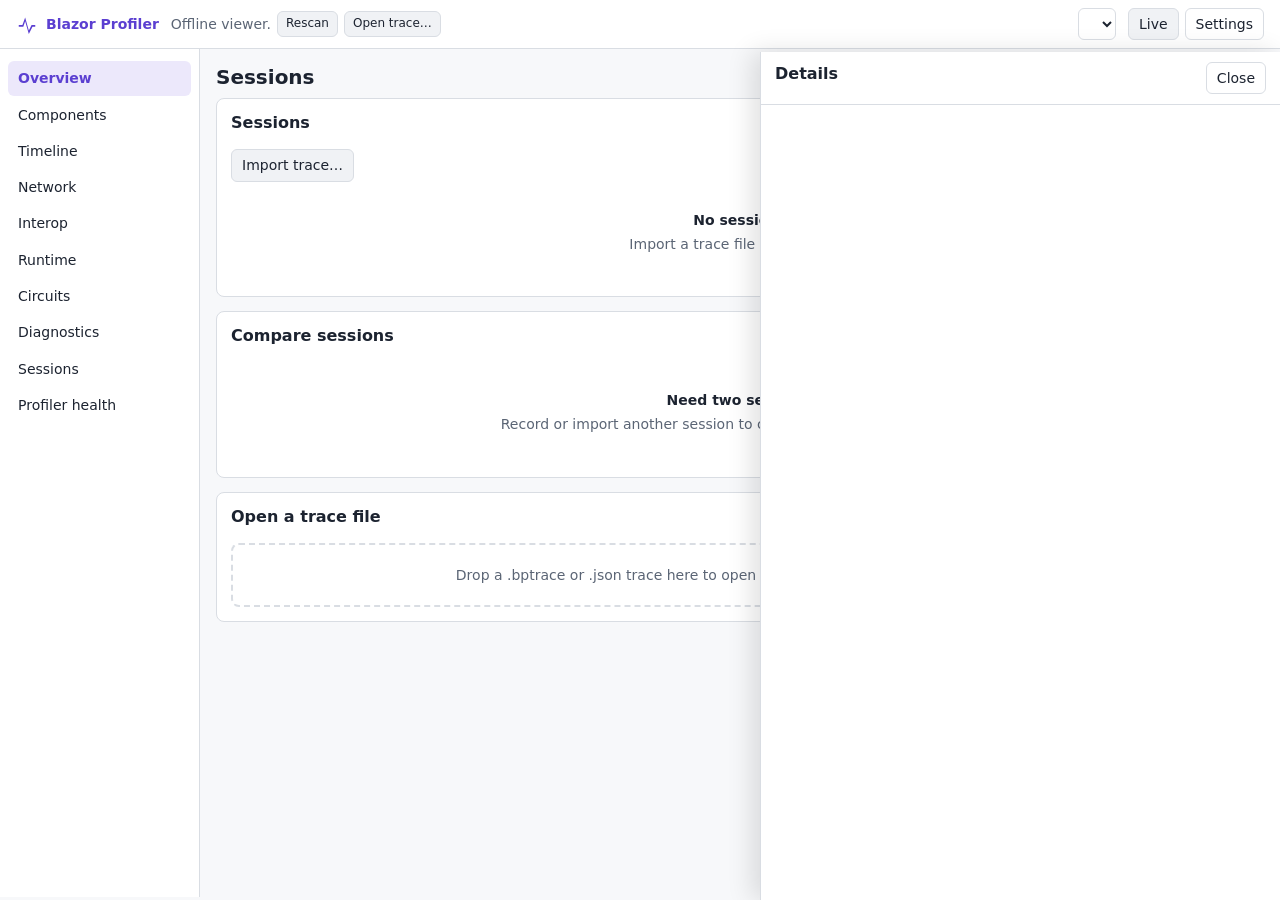
==== src/BlazorProfiler/wwwroot/dashboard/index.html @ f291f83c "first commit" ====
<!doctype html>
<html lang="en">
<head>
  <meta charset="utf-8">
  <meta name="viewport" content="width=device-width, initial-scale=1">
  <meta name="color-scheme" content="light dark">
  <title>Blazor Profiler</title>
  <link rel="stylesheet" href="dashboard.css">
</head>
<body>
  <a class="skip" href="#main">Skip to content</a>
  <header class="topbar">
    <div class="brand" aria-label="Blazor Profiler">
      <svg viewBox="0 0 24 24" width="22" height="22" aria-hidden="true"><path fill="currentColor" d="M3 13h4l3-8 4 14 3-6h4v2h-3l-4 8-4-14-2 6H3z"/></svg>
      <span>Blazor Profiler</span>
    </div>
    <div class="source" id="source-picker" aria-live="polite"></div>
    <div class="session-picker">
      <label for="session-select" class="sr-only">Session</label>
      <select id="session-select" aria-label="Session"></select>
      <span id="mode-badge" class="badge"></span>
    </div>
    <div class="top-actions">
      <button type="button" id="live-toggle" class="btn" aria-pressed="true" title="Pause or resume live updates">Live</button>
      <button type="button" id="settings-toggle" class="btn ghost" aria-expanded="false" aria-controls="settings">Settings</button>
    </div>
  </header>

  <div class="layout">
    <nav class="sidenav" aria-label="Profiler sections">
      <ul role="list">
        <li><a href="#overview" data-view="overview">Overview</a></li>
        <li><a href="#components" data-view="components">Components</a></li>
        <li><a href="#timeline" data-view="timeline">Timeline</a></li>
        <li><a href="#network" data-view="network">Network</a></li>
        <li><a href="#interop" data-view="interop">Interop</a></li>
        <li><a href="#runtime" data-view="runtime">Runtime</a></li>
        <li><a href="#circuits" data-view="circuits">Circuits</a></li>
        <li><a href="#diagnostics" data-view="diagnostics">Diagnostics <span id="finding-count" class="count"></span></a></li>
        <li><a href="#sessions" data-view="sessions">Sessions</a></li>
        <li><a href="#health" data-view="health">Profiler health</a></li>
      </ul>
    </nav>

    <main id="main" tabindex="-1">
      <section id="settings" class="panel settings" hidden aria-label="Settings">
        <h2>Settings</h2>
        <div class="settings-grid">
          <label>Time unit
            <select id="setting-time-unit">
              <option value="auto">Automatic</option>
              <option value="ms">Milliseconds</option>
              <option value="s">Seconds</option>
            </select>
          </label>
          <label>Byte unit
            <select id="setting-byte-unit">
              <option value="binary">KiB / MiB (1024)</option>
              <option value="decimal">kB / MB (1000)</option>
            </select>
          </label>
          <label>Time range
            <select id="setting-range">
              <option value="30">Last 30 seconds</option>
              <option value="60">Last minute</option>
              <option value="300">Last 5 minutes</option>
              <option value="0" selected>Whole session</option>
            </select>
          </label>
          <label>Refresh interval
            <select id="setting-refresh">
              <option value="1000" selected>1 second</option>
              <option value="2000">2 seconds</option>
              <option value="5000">5 seconds</option>
            </select>
          </label>
          <label>Theme
            <select id="setting-theme">
              <option value="system">System</option>
              <option value="light">Light</option>
              <option value="dark">Dark</option>
            </select>
          </label>
        </div>
      </section>

      <div id="banner" class="banner" role="status" hidden></div>
      <div id="view" aria-live="off"></div>
    </main>
  </div>

  <div id="drawer" class="drawer" role="dialog" aria-modal="false" aria-labelledby="drawer-title" hidden>
    <div class="drawer-head">
      <h2 id="drawer-title">Details</h2>
      <button type="button" class="btn ghost" id="drawer-close" aria-label="Close details">Close</button>
    </div>
    <div id="drawer-body" class="drawer-body"></div>
  </div>

  <input type="file" id="import-file" accept=".bptrace,.json,.gz,application/json,application/gzip" hidden>
  <script type="module" src="app.js"></script>
</body>
</html>
---- src/BlazorProfiler/wwwroot/dashboard/dashboard.css ----
:root {
  --bg: #f7f8fa;
  --surface: #ffffff;
  --surface-2: #f0f2f5;
  --border: #d9dde3;
  --text: #1c2330;
  --muted: #5b6575;
  --accent: #5b3fd1;
  --accent-soft: #ece8fb;
  --focus: #2563eb;
  --ok: #1a7f4b;
  --warn: #a15c00;
  --bad: #b42318;
  --info: #2563eb;
  --sev-critical: #8e1414;
  --sev-high: #c2410c;
  --sev-medium: #a16207;
  --sev-low: #2563eb;
  --sev-info: #5b6575;
  --lane-interaction: #7c3aed;
  --lane-batch: #0e7490;
  --lane-component: #2563eb;
  --lane-http: #15803d;
  --lane-interop: #b45309;
  --lane-navigation: #be185d;
  --lane-circuit: #475569;
  --lane-browser: #dc2626;
  --lane-operation: #4338ca;
  --lane-marker: #64748b;
  --radius: 8px;
  --mono: ui-monospace, SFMono-Regular, Menlo, Consolas, monospace;
  font: 14px/1.45 system-ui, -apple-system, "Segoe UI", Roboto, sans-serif;
}

@media (prefers-color-scheme: dark) {
  :root:not([data-theme="light"]) {
    --bg: #0f1218;
    --surface: #171b23;
    --surface-2: #1f2430;
    --border: #2c3341;
    --text: #e6e9ef;
    --muted: #9aa4b5;
    --accent: #a594f9;
    --accent-soft: #2a2550;
    --focus: #60a5fa;
    --ok: #4ade80;
    --warn: #fbbf24;
    --bad: #f87171;
    --info: #60a5fa;
    --sev-critical: #f87171;
    --sev-high: #fb923c;
    --sev-medium: #facc15;
    --sev-low: #60a5fa;
    --sev-info: #9aa4b5;
  }
}

:root[data-theme="dark"] {
  --bg: #0f1218;
  --surface: #171b23;
  --surface-2: #1f2430;
  --border: #2c3341;
  --text: #e6e9ef;
  --muted: #9aa4b5;
  --accent: #a594f9;
  --accent-soft: #2a2550;
  --focus: #60a5fa;
  --ok: #4ade80;
  --warn: #fbbf24;
  --bad: #f87171;
  --info: #60a5fa;
  --sev-critical: #f87171;
  --sev-high: #fb923c;
  --sev-medium: #facc15;
  --sev-low: #60a5fa;
  --sev-info: #9aa4b5;
}

* { box-sizing: border-box; }
html, body { margin: 0; height: 100%; }
body { background: var(--bg); color: var(--text); }
a { color: var(--accent); }
:focus-visible { outline: 2px solid var(--focus); outline-offset: 2px; }
.sr-only { position: absolute; width: 1px; height: 1px; overflow: hidden; clip: rect(0 0 0 0); white-space: nowrap; }
.skip { position: absolute; left: -999px; top: 0; background: var(--surface); padding: 8px; z-index: 10; }
.skip:focus { left: 8px; }

.topbar {
  display: flex; align-items: center; gap: 12px; flex-wrap: wrap;
  padding: 8px 16px; background: var(--surface); border-bottom: 1px solid var(--border);
  position: sticky; top: 0; z-index: 5;
}
.brand { display: flex; align-items: center; gap: 8px; font-weight: 650; color: var(--accent); }
.source { display: flex; gap: 6px; align-items: center; flex-wrap: wrap; color: var(--muted); }
.session-picker { display: flex; gap: 8px; align-items: center; margin-left: auto; }
.top-actions { display: flex; gap: 6px; }

select, input[type="search"], input[type="text"], input[type="number"] {
  font: inherit; color: var(--text); background: var(--surface); border: 1px solid var(--border);
  border-radius: 6px; padding: 5px 8px; min-height: 32px;
}
.btn {
  font: inherit; color: var(--text); background: var(--surface-2); border: 1px solid var(--border);
  border-radius: 6px; padding: 5px 10px; min-height: 32px; cursor: pointer;
}
.btn:hover { border-color: var(--accent); }
.btn.primary { background: var(--accent); color: #fff; border-color: var(--accent); }
.btn.ghost { background: transparent; }
.btn[aria-pressed="false"] { opacity: .7; }
.btn:disabled { opacity: .5; cursor: not-allowed; }
.btn.small { min-height: 26px; padding: 2px 8px; font-size: 12px; }

.layout { display: grid; grid-template-columns: 200px 1fr; min-height: calc(100vh - 52px); }
.sidenav { background: var(--surface); border-right: 1px solid var(--border); padding: 12px 8px; }
.sidenav ul { list-style: none; margin: 0; padding: 0; display: grid; gap: 2px; }
.sidenav a {
  display: flex; justify-content: space-between; padding: 7px 10px; border-radius: 6px;
  color: var(--text); text-decoration: none;
}
.sidenav a:hover { background: var(--surface-2); }
.sidenav a[aria-current="page"] { background: var(--accent-soft); color: var(--accent); font-weight: 600; }
.count { background: var(--accent); color: #fff; border-radius: 999px; padding: 0 7px; font-size: 12px; }
.count:empty { display: none; }

main { padding: 16px; min-width: 0; }
main:focus { outline: none; }
h1, h2, h3 { margin: 0 0 8px; line-height: 1.25; }
h1 { font-size: 20px; }
h2 { font-size: 16px; }
h3 { font-size: 14px; }
.muted { color: var(--muted); }
.mono { font-family: var(--mono); font-size: 12.5px; }
.nowrap { white-space: nowrap; }

.panel { background: var(--surface); border: 1px solid var(--border); border-radius: var(--radius); padding: 14px; margin-bottom: 14px; }
.panel-head { display: flex; gap: 8px; align-items: center; justify-content: space-between; flex-wrap: wrap; margin-bottom: 8px; }
.toolbar { display: flex; gap: 8px; align-items: center; flex-wrap: wrap; }
.grid { display: grid; gap: 14px; }
.grid.cols-2 { grid-template-columns: repeat(2, minmax(0, 1fr)); }
.tiles { display: grid; grid-template-columns: repeat(auto-fill, minmax(170px, 1fr)); gap: 10px; margin-bottom: 14px; }
.tile { background: var(--surface); border: 1px solid var(--border); border-radius: var(--radius); padding: 10px 12px; }
.tile .label { color: var(--muted); font-size: 12px; }
.tile .value { font-size: 20px; font-weight: 650; margin-top: 2px; }
.tile .sub { color: var(--muted); font-size: 12px; }
.settings-grid { display: grid; grid-template-columns: repeat(auto-fill, minmax(200px, 1fr)); gap: 10px; }
.settings-grid label { display: grid; gap: 4px; color: var(--muted); font-size: 12px; }

.banner { padding: 10px 12px; border-radius: var(--radius); margin-bottom: 12px; border: 1px solid var(--border); background: var(--surface); }
.banner.error { border-color: var(--bad); color: var(--bad); }
.banner.warn { border-color: var(--warn); }
.banner.imported { border-color: var(--accent); background: var(--accent-soft); }

.badge { display: inline-block; font-size: 11px; font-weight: 600; padding: 1px 7px; border-radius: 999px; border: 1px solid var(--border); color: var(--muted); white-space: nowrap; }
.badge:empty { display: none; }
.badge.live { color: var(--ok); border-color: var(--ok); }
.badge.imported { color: var(--accent); border-color: var(--accent); }
.badge.measured { color: var(--ok); border-color: var(--ok); }
.badge.estimated { color: var(--warn); border-color: var(--warn); }
.badge.inferred { color: var(--info); border-color: var(--info); }
.badge.unavailable { color: var(--muted); }
.badge.sev-Critical { color: #fff; background: var(--sev-critical); border-color: var(--sev-critical); }
.badge.sev-High { color: #fff; background: var(--sev-high); border-color: var(--sev-high); }
.badge.sev-Medium { color: #111; background: var(--sev-medium); border-color: var(--sev-medium); }
.badge.sev-Low { color: #fff; background: var(--sev-low); border-color: var(--sev-low); }
.badge.sev-Info { color: var(--sev-info); }
.state-Running, .state-Recording { color: var(--ok); }
.state-Failed { color: var(--bad); }
.state-Unsupported, .state-Disabled, .state-Paused { color: var(--warn); }

table { width: 100%; border-collapse: collapse; font-size: 13px; }
th, td { text-align: left; padding: 6px 8px; border-bottom: 1px solid var(--border); vertical-align: top; }
th { color: var(--muted); font-weight: 600; font-size: 12px; position: sticky; top: 0; background: var(--surface); z-index: 1; }
th button { all: unset; cursor: pointer; }
th button:focus-visible { outline: 2px solid var(--focus); }
td.num, th.num { text-align: right; font-variant-numeric: tabular-nums; }
tbody tr[tabindex]:hover, tbody tr[tabindex]:focus { background: var(--surface-2); outline: none; }
tbody tr.selected { background: var(--accent-soft); }
.table-wrap { overflow: auto; max-height: 520px; border: 1px solid var(--border); border-radius: 6px; }

.vlist { position: relative; overflow: auto; height: 460px; border: 1px solid var(--border); border-radius: 6px; contain: strict; }
.vlist-inner { position: relative; }
.vrow {
  position: absolute; left: 0; right: 0; display: grid; align-items: center; gap: 8px; padding: 0 8px;
  border-bottom: 1px solid var(--border); font-size: 12.5px; cursor: pointer; white-space: nowrap;
}
.vrow > * { overflow: hidden; text-overflow: ellipsis; }
.vrow:hover, .vrow:focus { background: var(--surface-2); outline: none; }
.vrow.header { position: sticky; top: 0; z-index: 1; background: var(--surface); color: var(--muted); font-weight: 600; cursor: default; }
.bar-cell { position: relative; height: 10px; background: transparent; }
.bar-cell span { position: absolute; top: 0; height: 10px; border-radius: 2px; background: var(--lane-http); min-width: 2px; }
.bar-cell span.fail { background: var(--bad); }
.dup { color: var(--warn); font-weight: 600; }

.empty { padding: 28px; text-align: center; color: var(--muted); }
.empty strong { display: block; color: var(--text); margin-bottom: 4px; }
.loading { padding: 28px; text-align: center; color: var(--muted); }

.timeline-wrap { position: relative; border: 1px solid var(--border); border-radius: 6px; overflow: hidden; background: var(--surface); }
.timeline-wrap canvas { display: block; width: 100%; cursor: grab; }
.timeline-wrap canvas:active { cursor: grabbing; }
.lane-toggles { display: flex; flex-wrap: wrap; gap: 10px; }
.lane-toggles label { display: inline-flex; gap: 4px; align-items: center; font-size: 12px; }
.swatch { display: inline-block; width: 10px; height: 10px; border-radius: 2px; }
.legend { display: flex; flex-wrap: wrap; gap: 12px; font-size: 12px; color: var(--muted); }

.chart { width: 100%; height: 160px; display: block; }
.chart-wrap { border: 1px solid var(--border); border-radius: 6px; padding: 6px; }
.chart-title { font-size: 12px; color: var(--muted); margin-bottom: 4px; display: flex; justify-content: space-between; }

.finding { border: 1px solid var(--border); border-radius: var(--radius); margin-bottom: 10px; background: var(--surface); }
.finding > summary { list-style: none; cursor: pointer; padding: 10px 12px; display: grid; grid-template-columns: auto 1fr auto; gap: 10px; align-items: center; }
.finding > summary::-webkit-details-marker { display: none; }
.finding[open] > summary { border-bottom: 1px solid var(--border); }
.finding .body { padding: 12px; display: grid; gap: 10px; }
.finding.suppressed { opacity: .6; }
.kv { display: grid; grid-template-columns: max-content 1fr; gap: 4px 12px; font-size: 13px; }
.kv dt { color: var(--muted); }
.kv dd { margin: 0; }
ul.compact { margin: 0; padding-left: 18px; }

.drawer {
  position: fixed; right: 0; top: 52px; bottom: 0; width: min(520px, 100vw); background: var(--surface);
  border-left: 1px solid var(--border); box-shadow: -8px 0 24px rgba(0,0,0,.12); z-index: 6; display: flex; flex-direction: column;
}
.drawer-head { display: flex; justify-content: space-between; align-items: center; padding: 10px 14px; border-bottom: 1px solid var(--border); }
.drawer-body { overflow: auto; padding: 14px; }

.tree { list-style: none; margin: 0; padding-left: 16px; font-size: 13px; }
.tree.root { padding-left: 0; }
.tree li { margin: 2px 0; }
.tree button.node { all: unset; cursor: pointer; padding: 1px 4px; border-radius: 4px; }
.tree button.node:hover, .tree button.node:focus-visible { background: var(--surface-2); outline: 2px solid var(--focus); }
.tree .disposed { text-decoration: line-through; color: var(--muted); }

.compare-up { color: var(--bad); }
.compare-down { color: var(--ok); }

.dropzone { border: 2px dashed var(--border); border-radius: var(--radius); padding: 20px; text-align: center; color: var(--muted); }
.dropzone.over { border-color: var(--accent); color: var(--accent); }

@media (max-width: 900px) {
  .layout { grid-template-columns: 1fr; }
  .sidenav { border-right: 0; border-bottom: 1px solid var(--border); }
  .sidenav ul { grid-auto-flow: column; overflow-x: auto; }
  .grid.cols-2 { grid-template-columns: 1fr; }
  .session-picker { margin-left: 0; }
}

@media (prefers-reduced-motion: reduce) {
  * { transition: none !important; animation: none !important; }
}
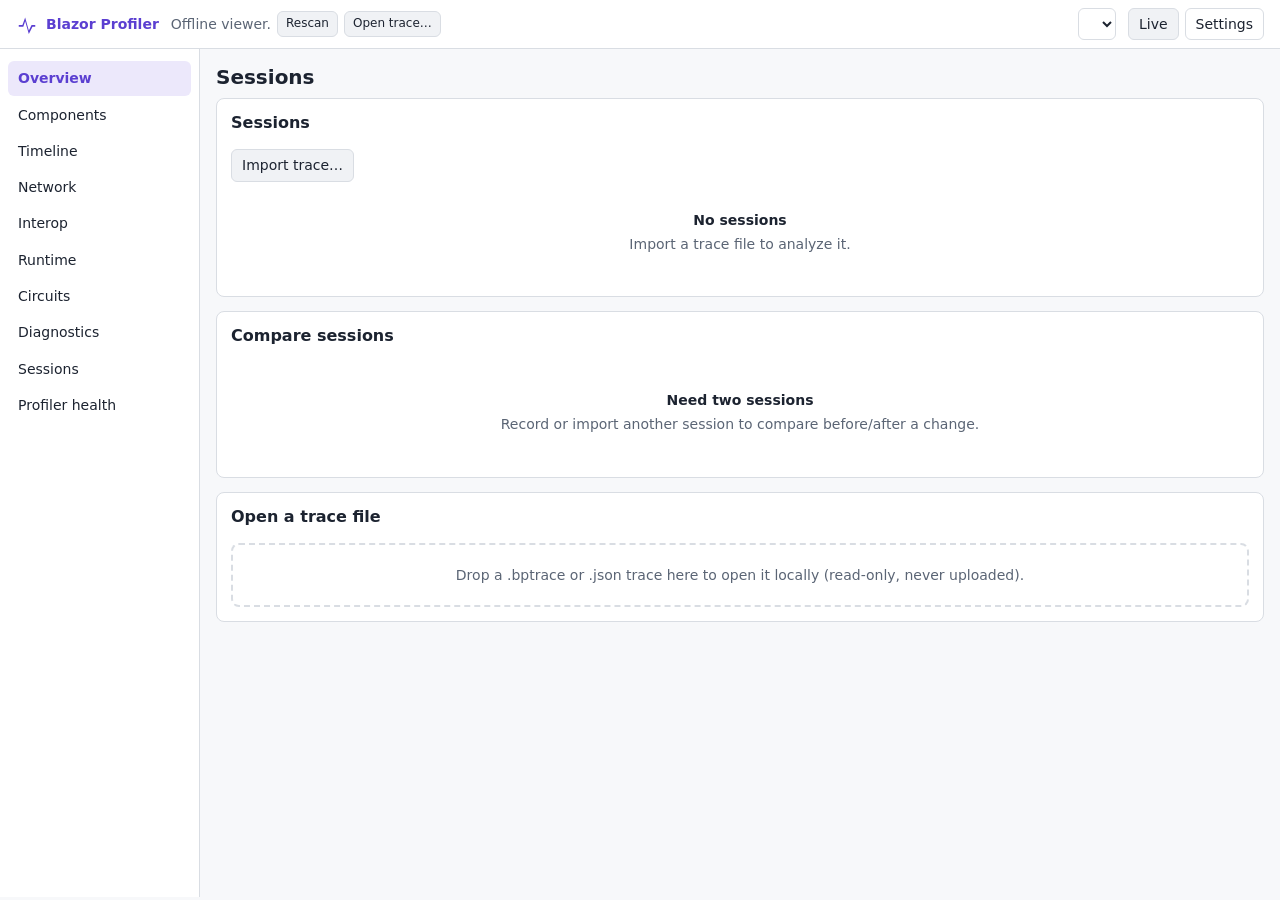
==== commit 9aede5f0: "code review II" ====
--- a/src/BlazorProfiler/wwwroot/dashboard/index.html
+++ b/src/BlazorProfiler/wwwroot/dashboard/index.html
@@ -5,6 +5,7 @@
   <meta name="viewport" content="width=device-width, initial-scale=1">
   <meta name="color-scheme" content="light dark">
   <title>Blazor Profiler</title>
+  <link rel="icon" href="data:image/svg+xml,%3Csvg xmlns='http://www.w3.org/2000/svg' viewBox='0 0 24 24'%3E%3Cpath fill='%235b3fd1' d='M3 13h4l3-8 4 14 3-6h4v2h-3l-4 8-4-14-2 6H3z'/%3E%3C/svg%3E">
   <link rel="stylesheet" href="dashboard.css">
 </head>
 <body>
--- a/src/BlazorProfiler/wwwroot/dashboard/dashboard.css
+++ b/src/BlazorProfiler/wwwroot/dashboard/dashboard.css
@@ -77,6 +77,8 @@
 }
 
 * { box-sizing: border-box; }
+/* Author display rules (for example .drawer's flex layout) would otherwise override the hidden attribute. */
+[hidden] { display: none !important; }
 html, body { margin: 0; height: 100%; }
 body { background: var(--bg); color: var(--text); }
 a { color: var(--accent); }
@@ -239,7 +241,8 @@
 .dropzone.over { border-color: var(--accent); color: var(--accent); }
 
 @media (max-width: 900px) {
-  .layout { grid-template-columns: 1fr; }
+  /* minmax(0, …): a plain 1fr track grows to the min-content width of the horizontally scrolling nav. */
+  .layout { grid-template-columns: minmax(0, 1fr); }
   .sidenav { border-right: 0; border-bottom: 1px solid var(--border); }
   .sidenav ul { grid-auto-flow: column; overflow-x: auto; }
   .grid.cols-2 { grid-template-columns: 1fr; }
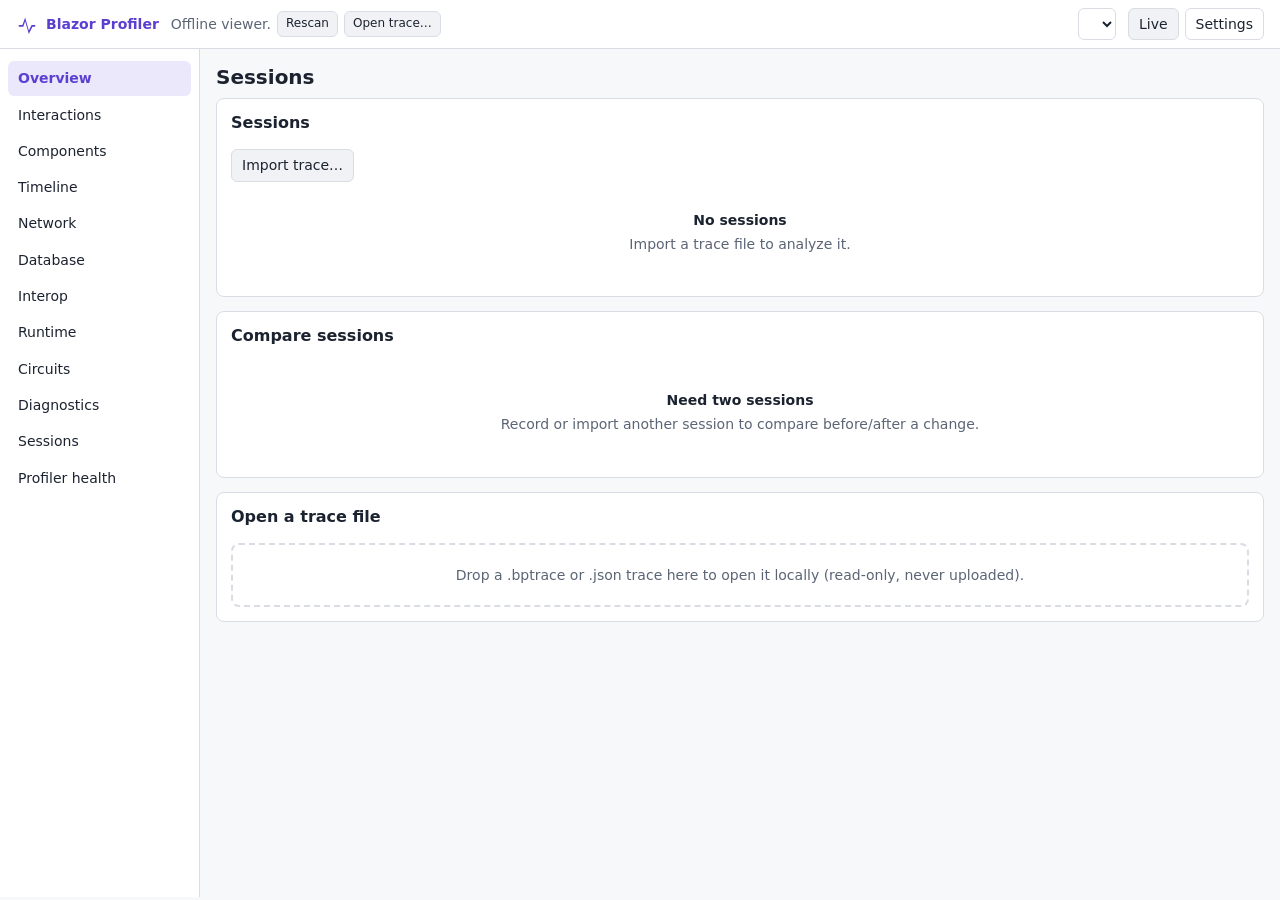
==== commit 76638876: "massive improvements" ====
--- a/src/BlazorProfiler/wwwroot/dashboard/index.html
+++ b/src/BlazorProfiler/wwwroot/dashboard/index.html
@@ -31,9 +31,11 @@
     <nav class="sidenav" aria-label="Profiler sections">
       <ul role="list">
         <li><a href="#overview" data-view="overview">Overview</a></li>
+        <li><a href="#interactions" data-view="interactions">Interactions</a></li>
         <li><a href="#components" data-view="components">Components</a></li>
         <li><a href="#timeline" data-view="timeline">Timeline</a></li>
         <li><a href="#network" data-view="network">Network</a></li>
+        <li><a href="#database" data-view="database">Database</a></li>
         <li><a href="#interop" data-view="interop">Interop</a></li>
         <li><a href="#runtime" data-view="runtime">Runtime</a></li>
         <li><a href="#circuits" data-view="circuits">Circuits</a></li>
--- a/src/BlazorProfiler/wwwroot/dashboard/dashboard.css
+++ b/src/BlazorProfiler/wwwroot/dashboard/dashboard.css
@@ -21,6 +21,7 @@
   --lane-batch: #0e7490;
   --lane-component: #2563eb;
   --lane-http: #15803d;
+  --lane-database: #a21caf;
   --lane-interop: #b45309;
   --lane-navigation: #be185d;
   --lane-circuit: #475569;
@@ -233,6 +234,7 @@
 .tree button.node { all: unset; cursor: pointer; padding: 1px 4px; border-radius: 4px; }
 .tree button.node:hover, .tree button.node:focus-visible { background: var(--surface-2); outline: 2px solid var(--focus); }
 .tree .disposed { text-decoration: line-through; color: var(--muted); }
+.tree .retained { color: var(--bad); text-decoration: line-through wavy; }
 
 .compare-up { color: var(--bad); }
 .compare-down { color: var(--ok); }
@@ -252,3 +254,35 @@
 @media (prefers-reduced-motion: reduce) {
   * { transition: none !important; animation: none !important; }
 }
+
+/* Stacked proportion bar ("why it rendered"); segment colors reuse the lane palette, which has light and dark variants. */
+.stacked-bar { display: flex; height: 12px; border-radius: 3px; overflow: hidden; background: var(--surface-2); margin: 4px 0 6px; }
+.stacked-bar .seg { display: block; height: 100%; min-width: 2px; }
+.seg-0 { background: var(--lane-component); }
+.seg-1 { background: var(--lane-interaction); }
+.seg-2 { background: var(--lane-batch); }
+.seg-3 { background: var(--lane-interop); }
+.seg-4 { background: var(--lane-navigation); }
+.legend-list li { display: flex; align-items: center; gap: 6px; }
+
+/* Interactions: ranked components and per-operation waterfall. */
+.ranked { list-style: none; margin: 0; padding: 0; }
+.ranked li { display: grid; grid-template-columns: minmax(0, 1.2fr) minmax(0, 2fr) 72px; gap: 8px; align-items: center; padding: 2px 0; }
+.ranked-label { overflow: hidden; text-overflow: ellipsis; white-space: nowrap; }
+.ranked-bar { height: 10px; background: var(--surface-2); border-radius: 2px; overflow: hidden; }
+.ranked-bar span { display: block; height: 100%; border-radius: 2px; }
+.ranked-value { text-align: right; }
+.waterfall { display: flex; flex-direction: column; max-height: 420px; overflow: auto; border: 1px solid var(--border); border-radius: var(--radius); }
+.waterfall-row { display: grid; grid-template-columns: minmax(0, 1.2fr) minmax(0, 2fr) 64px; gap: 8px; align-items: center; padding: 2px 6px; border: 0; border-bottom: 1px solid var(--border); background: transparent; color: inherit; font: inherit; text-align: left; cursor: pointer; }
+.waterfall-row:hover, .waterfall-row:focus-visible { background: var(--surface-2); }
+.waterfall-label { overflow: hidden; text-overflow: ellipsis; white-space: nowrap; font-size: 12px; }
+.waterfall-track { position: relative; height: 10px; }
+.waterfall-track span { position: absolute; top: 0; height: 10px; border-radius: 2px; min-width: 2px; }
+.waterfall-track span.fail { outline: 2px solid var(--bad); }
+.waterfall-value { text-align: right; font-size: 12px; }
+
+/* Web vitals tile: one colored value per metric. */
+.value.vitals { display: flex; flex-wrap: wrap; gap: 4px 10px; font-size: 15px; }
+.vital.good { color: var(--ok); }
+.vital.needs-improvement { color: var(--warn); }
+.vital.poor { color: var(--bad); }
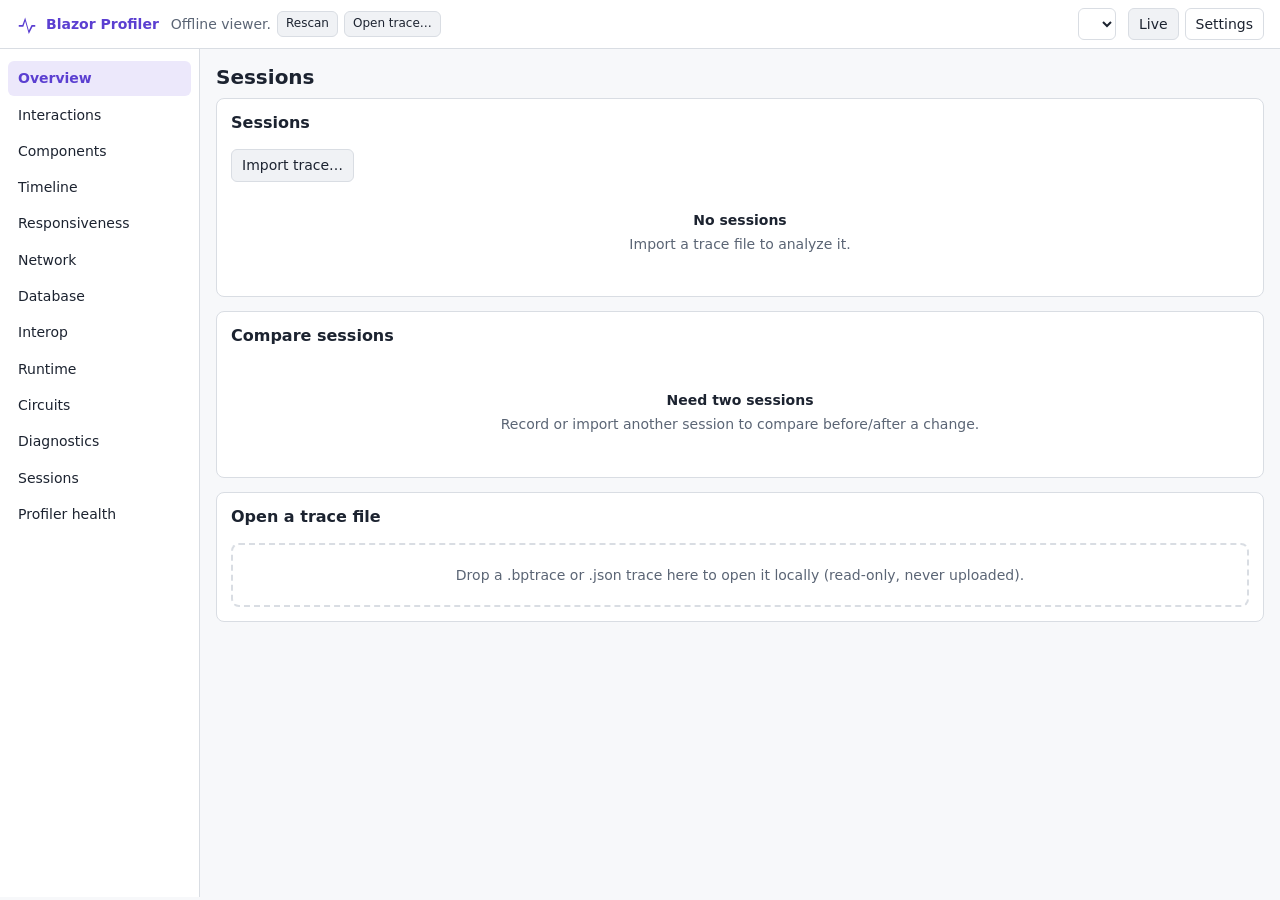
==== commit 7c089d42: "imp I" ====
--- a/src/BlazorProfiler/wwwroot/dashboard/index.html
+++ b/src/BlazorProfiler/wwwroot/dashboard/index.html
@@ -34,6 +34,7 @@
         <li><a href="#interactions" data-view="interactions">Interactions</a></li>
         <li><a href="#components" data-view="components">Components</a></li>
         <li><a href="#timeline" data-view="timeline">Timeline</a></li>
+        <li><a href="#responsiveness" data-view="responsiveness">Responsiveness</a></li>
         <li><a href="#network" data-view="network">Network</a></li>
         <li><a href="#database" data-view="database">Database</a></li>
         <li><a href="#interop" data-view="interop">Interop</a></li>
--- a/src/BlazorProfiler/wwwroot/dashboard/dashboard.css
+++ b/src/BlazorProfiler/wwwroot/dashboard/dashboard.css
@@ -286,3 +286,16 @@
 .vital.good { color: var(--ok); }
 .vital.needs-improvement { color: var(--warn); }
 .vital.poor { color: var(--bad); }
+
+/* Render tree flame graph (Interactions → operation details). */
+.flame { position: relative; width: 100%; margin: 6px 0; overflow: hidden; border-radius: 4px; }
+.flame-node { position: absolute; box-sizing: border-box; padding: 0 4px; font-size: 11px; line-height: 18px; white-space: nowrap; overflow: hidden; text-overflow: ellipsis;
+  color: #fff; background: var(--lane-component); border: 1px solid var(--surface, #fff); border-radius: 3px; cursor: default; }
+.flame-node.skipped { color: var(--muted); background: repeating-linear-gradient(45deg, transparent 0 4px, var(--border) 4px 6px); }
+
+/* Latency heatmap (Interactions). */
+.heatmap { width: 100%; max-width: 900px; height: auto; display: block; user-select: none; cursor: crosshair; }
+.heat-cell { fill: var(--accent); }
+.heat-axis { fill: var(--muted); font-size: 10px; }
+.heat-brush { fill: var(--accent); fill-opacity: 0.12; stroke: var(--accent); stroke-dasharray: 3 2; }
+.heat-bar { display: inline-block; height: 8px; background: var(--warn); border-radius: 2px; }
